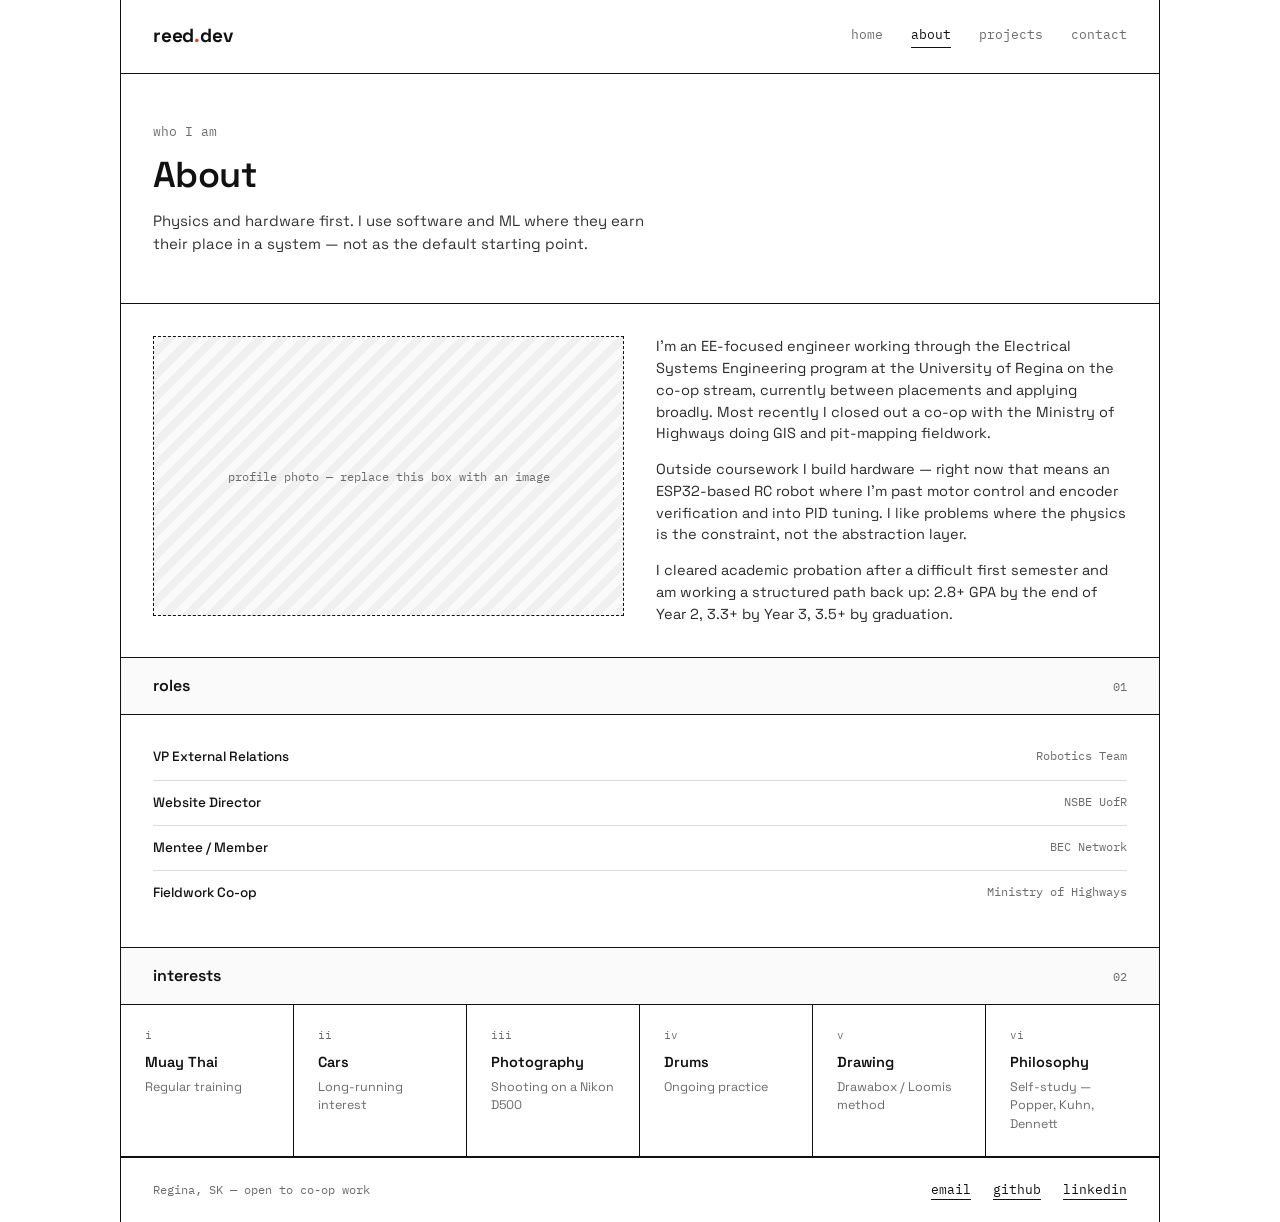
==== about.html @ 37ee03aa "Add files via upload" ====
<!DOCTYPE html>
<html lang="en">
<head>
<meta charset="UTF-8">
<meta name="viewport" content="width=device-width, initial-scale=1.0">
<title>About — Reed</title>
<link rel="stylesheet" href="styles.css">
</head>
<body>
<div class="wrap">

  <header>
    <div class="brand">reed<span>.</span>dev</div>
    <nav>
      <a href="index.html">home</a>
      <a href="about.html" class="active">about</a>
      <a href="projects.html">projects</a>
      <a href="index.html#contact">contact</a>
    </nav>
  </header>

  <div class="page-head">
    <div class="eyebrow mono">who I am</div>
    <h1>About</h1>
    <p>Physics and hardware first. I use software and ML where they earn their place in a system — not as the default starting point.</p>
  </div>

  <section>
    <div class="about-body">
      <div class="about-photo-col">
        <div class="img-placeholder tall"><span>profile photo — replace this box with an image</span></div>
      </div>
      <div>
        <p>I'm an EE-focused engineer working through the Electrical Systems Engineering program at the University of Regina on the co-op stream, currently between placements and applying broadly. Most recently I closed out a co-op with the Ministry of Highways doing GIS and pit-mapping fieldwork.</p>
        <p>Outside coursework I build hardware — right now that means an ESP32-based RC robot where I'm past motor control and encoder verification and into PID tuning. I like problems where the physics is the constraint, not the abstraction layer.</p>
        <p>I cleared academic probation after a difficult first semester and am working a structured path back up: 2.8+ GPA by the end of Year 2, 3.3+ by Year 3, 3.5+ by graduation.</p>
      </div>
    </div>
  </section>

  <section>
    <div class="section-head">
      <h2>roles</h2>
      <span class="count mono">01</span>
    </div>
    <div class="about-body" style="grid-template-columns:1fr;">
      <div class="roles">
        <div class="role"><span class="org">VP External Relations</span><span class="tag mono">Robotics Team</span></div>
        <div class="role"><span class="org">Website Director</span><span class="tag mono">NSBE UofR</span></div>
        <div class="role"><span class="org">Mentee / Member</span><span class="tag mono">BEC Network</span></div>
        <div class="role"><span class="org">Fieldwork Co-op</span><span class="tag mono">Ministry of Highways</span></div>
      </div>
    </div>
  </section>

  <section id="interests">
    <div class="section-head">
      <h2>interests</h2>
      <span class="count mono">02</span>
    </div>
    <div class="interests">
      <div class="interest"><div class="num mono">i</div><h4>Muay Thai</h4><p>Regular training</p></div>
      <div class="interest"><div class="num mono">ii</div><h4>Cars</h4><p>Long-running interest</p></div>
      <div class="interest"><div class="num mono">iii</div><h4>Photography</h4><p>Shooting on a Nikon D500</p></div>
      <div class="interest"><div class="num mono">iv</div><h4>Drums</h4><p>Ongoing practice</p></div>
      <div class="interest"><div class="num mono">v</div><h4>Drawing</h4><p>Drawabox / Loomis method</p></div>
      <div class="interest"><div class="num mono">vi</div><h4>Philosophy</h4><p>Self-study — Popper, Kuhn, Dennett</p></div>
    </div>
  </section>

  <footer id="contact">
    <span class="mono">Regina, SK — open to co-op work</span>
    <div class="foot-links">
      <a href="#">email</a>
      <a href="#">github</a>
      <a href="#">linkedin</a>
    </div>
  </footer>

</div>
</body>
</html>
---- styles.css ----
@import url('https://fonts.googleapis.com/css2?family=Space+Grotesk:wght@400;500;600;700&family=IBM+Plex+Mono:wght@400;500&display=swap');

:root{
  --bg:#ffffff;
  --ink:#111111;
  --line:#111111;
  --line-soft:#dcdcdc;
  --muted:#6b6b6b;
  --panel:#fafafa;
  --accent:#d64b1e;
}

*{box-sizing:border-box; margin:0; padding:0;}

body{
  background:var(--bg);
  color:var(--ink);
  font-family:'Space Grotesk', sans-serif;
  line-height:1.5;
  -webkit-font-smoothing:antialiased;
}

.mono{ font-family:'IBM Plex Mono', monospace; }
a{ color:inherit; text-decoration:none; }

.wrap{
  max-width:1040px;
  margin:0 auto;
  border-left:1px solid var(--line);
  border-right:1px solid var(--line);
  min-height:100vh;
}

/* ===== Header ===== */
header{
  display:flex;
  justify-content:space-between;
  align-items:center;
  padding:22px 32px;
  border-bottom:1px solid var(--line);
  flex-wrap:wrap;
  gap:12px;
}
.brand{ font-weight:700; font-size:19px; letter-spacing:-0.01em; }
.brand span{ color:var(--accent); }
nav{ display:flex; gap:28px; }
nav a{
  font-family:'IBM Plex Mono', monospace;
  font-size:13px;
  color:var(--muted);
  padding-bottom:2px;
  border-bottom:1px solid transparent;
  transition:color .15s ease, border-color .15s ease;
}
nav a:hover{ color:var(--ink); border-color:var(--ink); }
nav a.active{ color:var(--ink); border-color:var(--ink); }

/* ===== Hero ===== */
.hero{
  display:grid;
  grid-template-columns:1.4fr 1fr;
  border-bottom:1px solid var(--line);
}
.hero-main{ padding:56px 32px; border-right:1px solid var(--line); }
.eyebrow{ font-family:'IBM Plex Mono', monospace; font-size:13px; color:var(--muted); margin-bottom:18px; }
h1{ font-size:44px; font-weight:600; line-height:1.15; letter-spacing:-0.015em; max-width:11ch; }
.hero-sub{ margin-top:20px; max-width:46ch; color:#333; font-size:15.5px; }
.hero-status{ padding:56px 24px; display:flex; flex-direction:column; justify-content:space-between; }
.status-row{ display:flex; justify-content:space-between; padding:10px 0; border-bottom:1px solid var(--line-soft); font-size:13px; }
.status-row:last-child{ border-bottom:none; }
.status-row .k{ font-family:'IBM Plex Mono', monospace; color:var(--muted); }
.status-row .v{ font-weight:500; text-align:right; }

/* ===== Page header (non-home pages) ===== */
.page-head{ padding:48px 32px; border-bottom:1px solid var(--line); }
.page-head .eyebrow{ margin-bottom:14px; }
.page-head h1{ font-size:36px; max-width:none; }
.page-head p{ margin-top:14px; max-width:52ch; color:#333; font-size:15px; }

/* ===== Section shell ===== */
section{ border-bottom:1px solid var(--line); }
.section-head{
  display:flex; justify-content:space-between; align-items:baseline;
  padding:16px 32px; border-bottom:1px solid var(--line); background:var(--panel);
}
.section-head h2{ font-size:16px; font-weight:600; }
.section-head .count{ font-family:'IBM Plex Mono', monospace; font-size:12px; color:var(--muted); }

/* ===== Image placeholders ===== */
.img-placeholder{
  border:1px dashed var(--line);
  background:repeating-linear-gradient(135deg, var(--panel), var(--panel) 8px, #f0f0f0 8px, #f0f0f0 16px);
  display:flex;
  align-items:center;
  justify-content:center;
  color:var(--muted);
  font-family:'IBM Plex Mono', monospace;
  font-size:11.5px;
  text-align:center;
  width:100%;
}
.img-placeholder.tall{ aspect-ratio:3/4; }
.img-placeholder.wide{ aspect-ratio:16/9; }
.img-placeholder.square{ aspect-ratio:1/1; }
.img-placeholder span{ padding:0 12px; }

/* ===== About ===== */
.about-body{ padding:32px; display:grid; grid-template-columns:1fr 1fr; gap:32px; }
.about-body p{ font-size:14.5px; color:#2a2a2a; }
.about-body p + p{ margin-top:14px; }
.roles{ display:flex; flex-direction:column; }
.role{ display:flex; justify-content:space-between; padding:12px 0; border-bottom:1px solid var(--line-soft); font-size:13.5px; }
.role:first-child{ padding-top:0; }
.role:last-child{ border-bottom:none; }
.role .org{ font-weight:500; }
.role .tag{ font-family:'IBM Plex Mono', monospace; font-size:11.5px; color:var(--muted); }

.about-photo-col{ display:flex; flex-direction:column; gap:16px; }
.about-photo-col .img-placeholder{ height:280px; }

/* ===== Projects grid ===== */
.grid-2{ display:grid; grid-template-columns:1fr 1fr; }
.card{ border-right:1px solid var(--line); border-bottom:1px solid var(--line); }
.grid-2 .card:nth-child(2n){ border-right:none; }
.grid-2 .card:nth-last-child(-n+2){ border-bottom:none; }
.card .img-placeholder{ height:160px; border-left:none; border-right:none; border-top:none; }
.card-body{ padding:22px 24px; }
.card-top{ display:flex; justify-content:space-between; align-items:flex-start; margin-bottom:10px; }
.card h3{ font-size:16.5px; font-weight:600; letter-spacing:-0.01em; }
.pill{ font-family:'IBM Plex Mono', monospace; font-size:10.5px; padding:3px 8px; border:1px solid var(--line); white-space:nowrap; }
.pill.active{ background:var(--ink); color:var(--bg); border-color:var(--ink); }
.card p{ font-size:13.5px; color:#333; margin:10px 0 14px; }
.stack{ display:flex; flex-wrap:wrap; gap:6px; }
.chip{ font-family:'IBM Plex Mono', monospace; font-size:11px; color:var(--muted); border:1px solid var(--line-soft); padding:3px 7px; }

/* ===== WIP list ===== */
.wip-list{ padding:8px 32px 24px; }
.wip-row{ display:grid; grid-template-columns:22px 1fr auto; align-items:center; gap:16px; padding:14px 0; border-bottom:1px solid var(--line-soft); }
.wip-row:last-child{ border-bottom:none; }
.dot{ width:8px; height:8px; background:var(--accent); align-self:center; }
.wip-title{ font-size:14px; font-weight:500; }
.wip-note{ font-size:12.5px; color:var(--muted); margin-top:2px; }
.wip-meta{ font-family:'IBM Plex Mono', monospace; font-size:11.5px; color:var(--muted); text-align:right; white-space:nowrap; }

/* ===== Interests ===== */
.interests{ display:flex; flex-wrap:wrap; }
.interest{ flex:1 1 160px; padding:22px 24px; border-right:1px solid var(--line); border-bottom:1px solid var(--line); }
.interests .interest:last-child{ border-right:none; }
.interest .num{ font-family:'IBM Plex Mono', monospace; font-size:11px; color:var(--muted); margin-bottom:8px; }
.interest h4{ font-size:14.5px; font-weight:600; margin-bottom:4px; }
.interest p{ font-size:12.5px; color:var(--muted); }

/* ===== Footer ===== */
footer{ display:flex; justify-content:space-between; align-items:center; padding:22px 32px; flex-wrap:wrap; gap:12px; }
footer .mono{ font-size:12px; color:var(--muted); }
.foot-links{ display:flex; gap:22px; }
.foot-links a{ font-family:'IBM Plex Mono', monospace; font-size:12.5px; border-bottom:1px solid var(--line); }

.view-all{ padding:18px 32px; border-bottom:1px solid var(--line); }
.view-all a{ font-family:'IBM Plex Mono', monospace; font-size:13px; border-bottom:1px solid var(--line); }

/* ===== Clickable section headers / cards ===== */
.section-link{ display:block; }
.section-link .section-head{ transition:background .15s ease; cursor:pointer; }
.section-link:hover .section-head{ background:var(--ink); }
.section-link:hover .section-head h2,
.section-link:hover .section-head .count{ color:var(--bg); }

.card-link{ display:block; }
.card-link .card{ transition:box-shadow .15s ease; cursor:pointer; }
.card-link:hover .card{ box-shadow:inset 0 0 0 1px var(--ink); }

.inline-link{ display:inline-block; margin-top:16px; font-size:12.5px; border-bottom:1px solid var(--line); }
.inline-link:hover{ color:var(--accent); border-color:var(--accent); }

@media (max-width:760px){
  .hero{ grid-template-columns:1fr; }
  .hero-main{ border-right:none; border-bottom:1px solid var(--line); }
  .about-body{ grid-template-columns:1fr; }
  .grid-2{ grid-template-columns:1fr; }
  .grid-2 .card{ border-right:none !important; }
  h1{ font-size:34px; max-width:none; }
  nav{ gap:16px; }
}
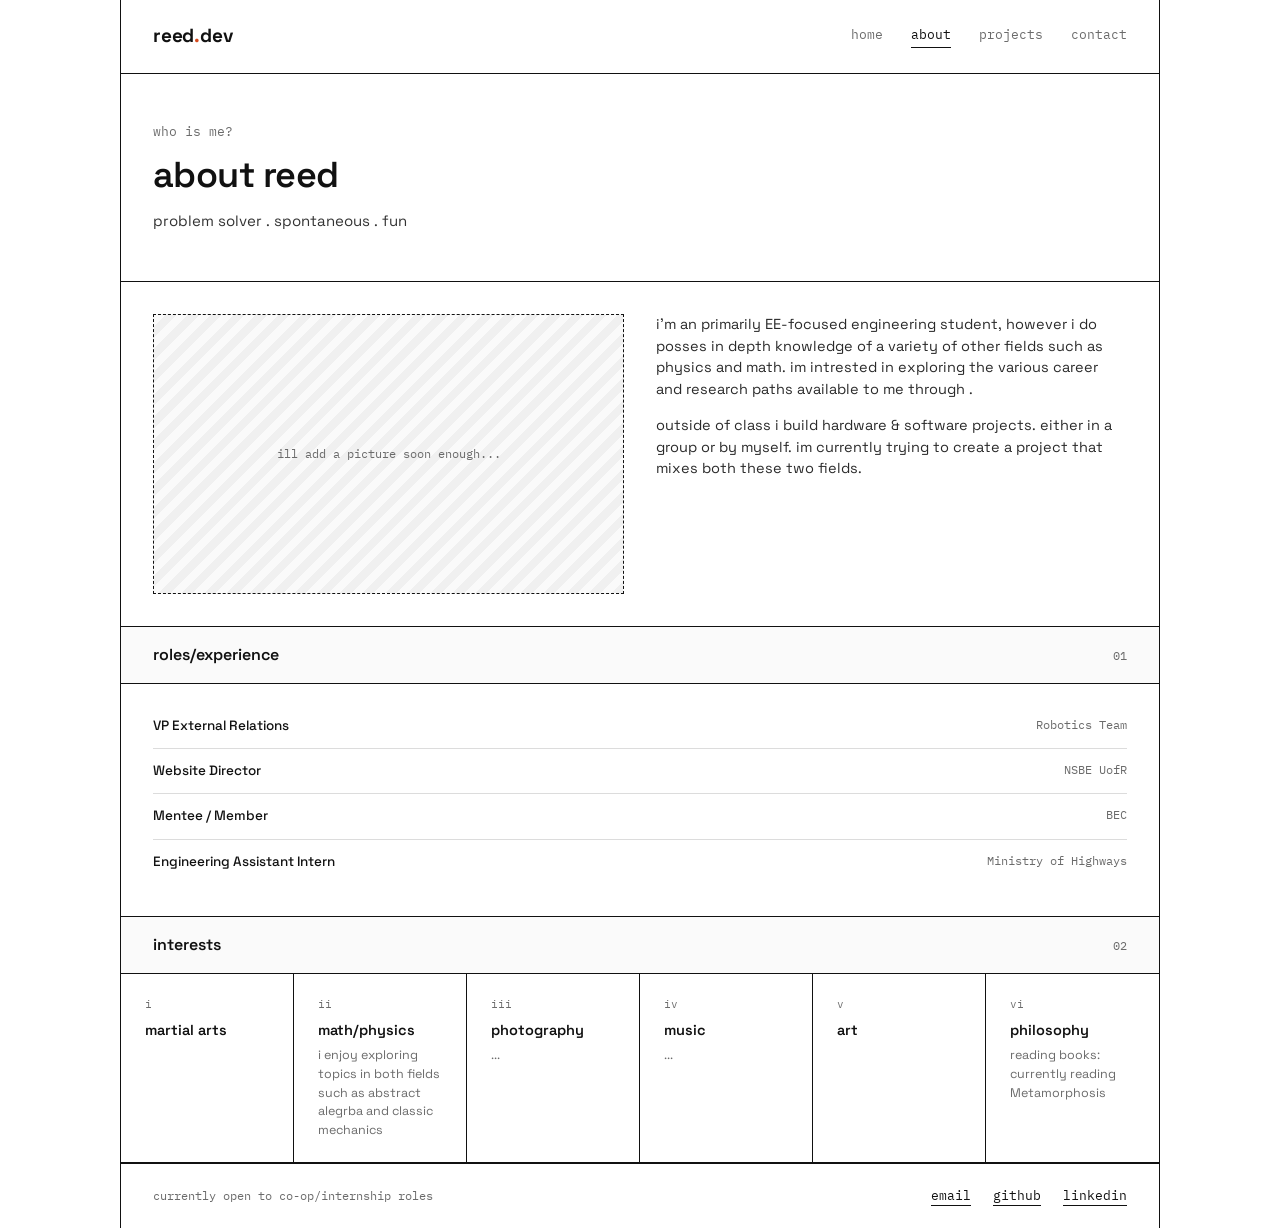
==== commit 96edea11: "initial commit for about section...." ====
--- a/about.html
+++ b/about.html
@@ -1,82 +1,115 @@
 <!DOCTYPE html>
 <html lang="en">
+
 <head>
-<meta charset="UTF-8">
-<meta name="viewport" content="width=device-width, initial-scale=1.0">
-<title>About — Reed</title>
-<link rel="stylesheet" href="styles.css">
+  <meta charset="UTF-8">
+  <meta name="viewport" content="width=device-width, initial-scale=1.0">
+  <title>bout me</title>
+  <link rel="stylesheet" href="styles.css">
 </head>
+
 <body>
-<div class="wrap">
+  <div class="wrap">
 
-  <header>
-    <div class="brand">reed<span>.</span>dev</div>
-    <nav>
-      <a href="index.html">home</a>
-      <a href="about.html" class="active">about</a>
-      <a href="projects.html">projects</a>
-      <a href="index.html#contact">contact</a>
-    </nav>
-  </header>
+    <header>
+      <div class="brand">reed<span>.</span>dev</div>
+      <nav>
+        <a href="index.html">home</a>
+        <a href="about.html" class="active">about</a>
+        <a href="projects.html">projects</a>
+        <a href="index.html#contact">contact</a>
+      </nav>
+    </header>
 
-  <div class="page-head">
-    <div class="eyebrow mono">who I am</div>
-    <h1>About</h1>
-    <p>Physics and hardware first. I use software and ML where they earn their place in a system — not as the default starting point.</p>
+    <div class="page-head">
+      <div class="eyebrow mono">who is me?</div>
+      <h1>about reed</h1>
+      <p>problem solver . spontaneous . fun</p>
+    </div>
+
+    <section>
+      <div class="about-body">
+        <div class="about-photo-col">
+          <div class="img-placeholder tall"><span>ill add a picture soon enough...</span></div>
+        </div>
+        <div>
+          <p>i'm an primarily EE-focused engineering student, however i do posses in depth knowledge of a variety of
+            other fields such as physics and math. im intrested in exploring the various career and research paths
+            available to me through .</p>
+          <p>outside of class i build hardware & software projects. either in a group or by myself. im currently trying
+            to create a project that mixes both these two fields.</p>
+          <p>
+          <p>
+        </div>
+    </section>
+
+    <section>
+      <div class="section-head">
+        <h2>roles/experience</h2>
+        <span class="count mono">01</span>
+      </div>
+      <div class="about-body" style="grid-template-columns:1fr;">
+        <div class="roles">
+          <div class="role"><span class="org">VP External Relations</span><span class="tag mono">Robotics Team</span>
+          </div>
+          <div class="role"><span class="org">Website Director</span><span class="tag mono">NSBE UofR</span></div>
+          <div class="role"><span class="org">Mentee / Member</span><span class="tag mono">BEC</span></div>
+          <div class="role"><span class="org">Engineering Assistant Intern</span><span class="tag mono">Ministry of
+              Highways</span>
+          </div>
+        </div>
+      </div>
+    </section>
+
+    <section id="interests">
+      <div class="section-head">
+        <h2>interests</h2>
+        <span class="count mono">02</span>
+      </div>
+      <div class="interests">
+        <div class="interest">
+          <div class="num mono">i</div>
+          <h4>martial arts</h4>
+          <p></p>
+        </div>
+        <div class="interest">
+          <div class="num mono">ii</div>
+          <h4>math/physics</h4>
+          <p>i enjoy exploring topics in both fields such as abstract alegrba and classic mechanics</p>
+        </div>
+        <div class="interest">
+          <div class="num mono">iii</div>
+          <h4>photography</h4>
+          <p>...</p>
+        </div>
+        <div class="interest">
+          <div class="num mono">iv</div>
+          <h4>music</h4>
+          <p>...</p>
+        </div>
+        <div class="interest">
+          <div class="num mono">v</div>
+          <h4>art</h4>
+          <p></p>
+        </div>
+        <div class="interest">
+          <div class="num mono">vi</div>
+          <h4>philosophy</h4>
+          <p>reading books: currently reading Metamorphosis </p>
+        </div>
+      </div>
+    </section>
+
+    <footer id="contact">
+      <span class="mono">currently open to co-op/internship roles</span>
+      <div class="foot-links">
+        <a href="#">email</a>
+        <a href="#">github</a>
+        <a href="#">linkedin</a>
+      </div>
+    </footer>
+
   </div>
+</body>
 
-  <section>
-    <div class="about-body">
-      <div class="about-photo-col">
-        <div class="img-placeholder tall"><span>profile photo — replace this box with an image</span></div>
-      </div>
-      <div>
-        <p>I'm an EE-focused engineer working through the Electrical Systems Engineering program at the University of Regina on the co-op stream, currently between placements and applying broadly. Most recently I closed out a co-op with the Ministry of Highways doing GIS and pit-mapping fieldwork.</p>
-        <p>Outside coursework I build hardware — right now that means an ESP32-based RC robot where I'm past motor control and encoder verification and into PID tuning. I like problems where the physics is the constraint, not the abstraction layer.</p>
-        <p>I cleared academic probation after a difficult first semester and am working a structured path back up: 2.8+ GPA by the end of Year 2, 3.3+ by Year 3, 3.5+ by graduation.</p>
-      </div>
-    </div>
-  </section>
-
-  <section>
-    <div class="section-head">
-      <h2>roles</h2>
-      <span class="count mono">01</span>
-    </div>
-    <div class="about-body" style="grid-template-columns:1fr;">
-      <div class="roles">
-        <div class="role"><span class="org">VP External Relations</span><span class="tag mono">Robotics Team</span></div>
-        <div class="role"><span class="org">Website Director</span><span class="tag mono">NSBE UofR</span></div>
-        <div class="role"><span class="org">Mentee / Member</span><span class="tag mono">BEC Network</span></div>
-        <div class="role"><span class="org">Fieldwork Co-op</span><span class="tag mono">Ministry of Highways</span></div>
-      </div>
-    </div>
-  </section>
-
-  <section id="interests">
-    <div class="section-head">
-      <h2>interests</h2>
-      <span class="count mono">02</span>
-    </div>
-    <div class="interests">
-      <div class="interest"><div class="num mono">i</div><h4>Muay Thai</h4><p>Regular training</p></div>
-      <div class="interest"><div class="num mono">ii</div><h4>Cars</h4><p>Long-running interest</p></div>
-      <div class="interest"><div class="num mono">iii</div><h4>Photography</h4><p>Shooting on a Nikon D500</p></div>
-      <div class="interest"><div class="num mono">iv</div><h4>Drums</h4><p>Ongoing practice</p></div>
-      <div class="interest"><div class="num mono">v</div><h4>Drawing</h4><p>Drawabox / Loomis method</p></div>
-      <div class="interest"><div class="num mono">vi</div><h4>Philosophy</h4><p>Self-study — Popper, Kuhn, Dennett</p></div>
-    </div>
-  </section>
-
-  <footer id="contact">
-    <span class="mono">Regina, SK — open to co-op work</span>
-    <div class="foot-links">
-      <a href="#">email</a>
-      <a href="#">github</a>
-      <a href="#">linkedin</a>
-    </div>
-  </footer>
-
-</div>
-</body>
-</html>
+</html>
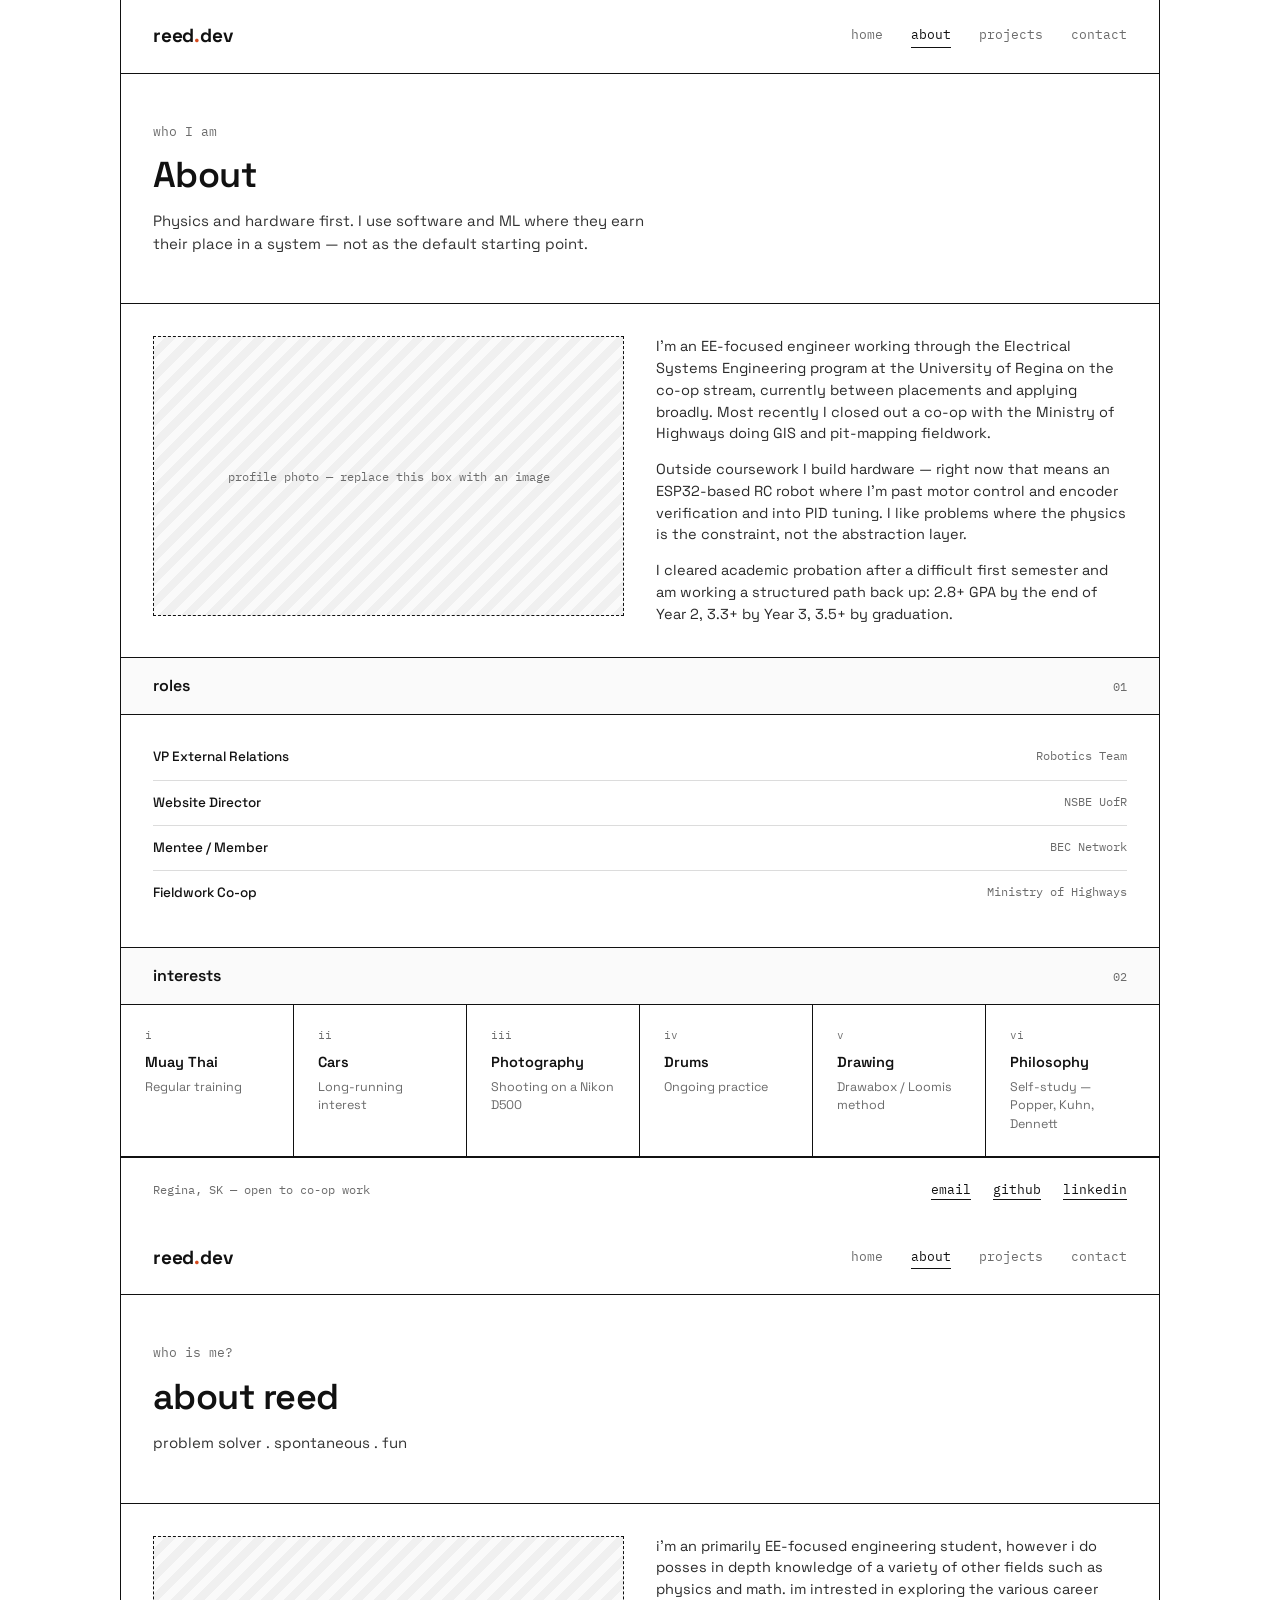
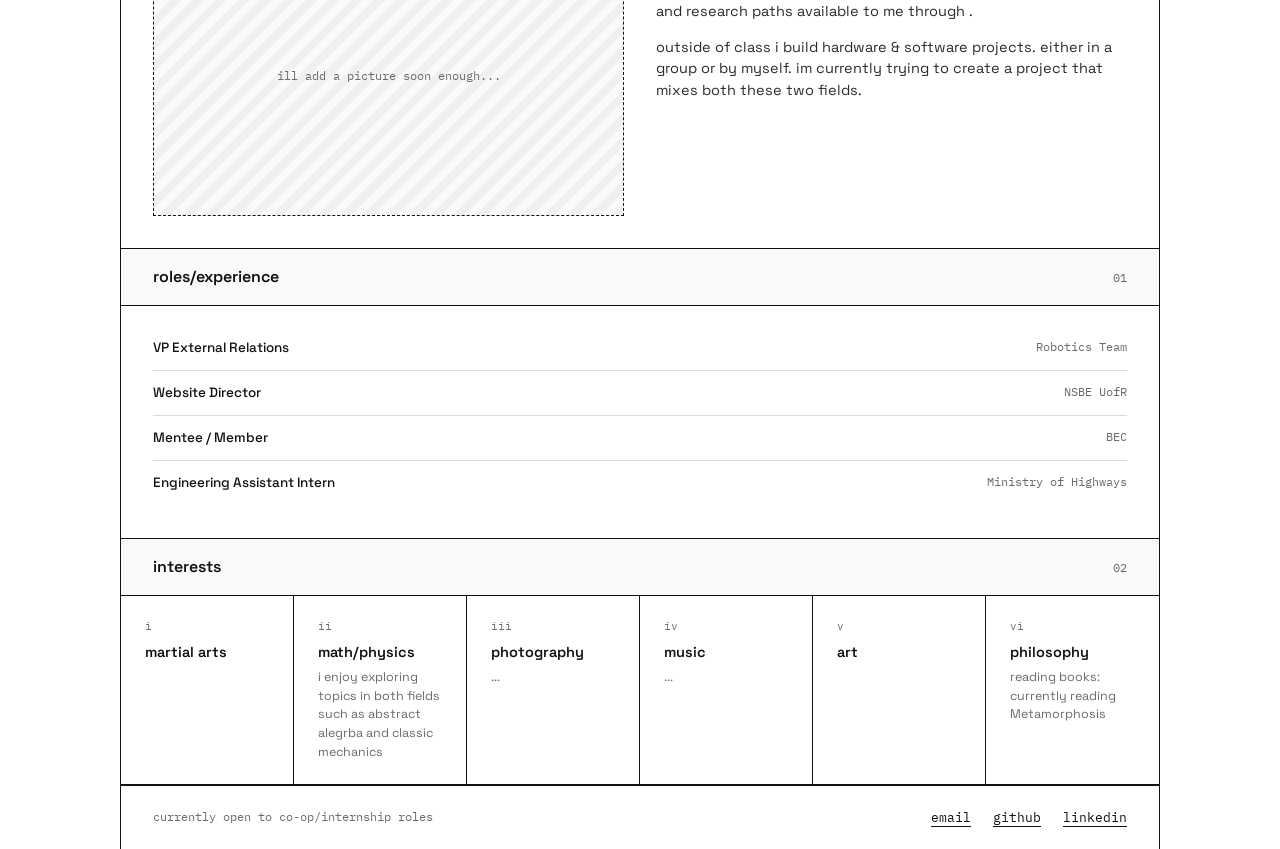
==== commit 05fa6b6b: "Merge branch 'main' of https://github.com/Fareed011/Fareed011.github.io" ====
--- a/about.html
+++ b/about.html
@@ -4,7 +4,7 @@
 <head>
   <meta charset="UTF-8">
   <meta name="viewport" content="width=device-width, initial-scale=1.0">
-  <title>bout me</title>
+  <title>About — Reed</title>
   <link rel="stylesheet" href="styles.css">
 </head>
 
@@ -22,6 +22,124 @@
     </header>
 
     <div class="page-head">
+      <div class="eyebrow mono">who I am</div>
+      <h1>About</h1>
+      <p>Physics and hardware first. I use software and ML where they earn their place in a system — not as the default
+        starting point.</p>
+    </div>
+
+    <section>
+      <div class="about-body">
+        <div class="about-photo-col">
+          <div class="img-placeholder tall"><span>profile photo — replace this box with an image</span></div>
+        </div>
+        <div>
+          <p>I'm an EE-focused engineer working through the Electrical Systems Engineering program at the University of
+            Regina on the co-op stream, currently between placements and applying broadly. Most recently I closed out a
+            co-op with the Ministry of Highways doing GIS and pit-mapping fieldwork.</p>
+          <p>Outside coursework I build hardware — right now that means an ESP32-based RC robot where I'm past motor
+            control and encoder verification and into PID tuning. I like problems where the physics is the constraint,
+            not the abstraction layer.</p>
+          <p>I cleared academic probation after a difficult first semester and am working a structured path back up:
+            2.8+ GPA by the end of Year 2, 3.3+ by Year 3, 3.5+ by graduation.</p>
+        </div>
+      </div>
+    </section>
+
+    <section>
+      <div class="section-head">
+        <h2>roles</h2>
+        <span class="count mono">01</span>
+      </div>
+      <div class="about-body" style="grid-template-columns:1fr;">
+        <div class="roles">
+          <div class="role"><span class="org">VP External Relations</span><span class="tag mono">Robotics Team</span>
+          </div>
+          <div class="role"><span class="org">Website Director</span><span class="tag mono">NSBE UofR</span></div>
+          <div class="role"><span class="org">Mentee / Member</span><span class="tag mono">BEC Network</span></div>
+          <div class="role"><span class="org">Fieldwork Co-op</span><span class="tag mono">Ministry of Highways</span>
+          </div>
+        </div>
+      </div>
+    </section>
+
+    <section id="interests">
+      <div class="section-head">
+        <h2>interests</h2>
+        <span class="count mono">02</span>
+      </div>
+      <div class="interests">
+        <div class="interest">
+          <div class="num mono">i</div>
+          <h4>Muay Thai</h4>
+          <p>Regular training</p>
+        </div>
+        <div class="interest">
+          <div class="num mono">ii</div>
+          <h4>Cars</h4>
+          <p>Long-running interest</p>
+        </div>
+        <div class="interest">
+          <div class="num mono">iii</div>
+          <h4>Photography</h4>
+          <p>Shooting on a Nikon D500</p>
+        </div>
+        <div class="interest">
+          <div class="num mono">iv</div>
+          <h4>Drums</h4>
+          <p>Ongoing practice</p>
+        </div>
+        <div class="interest">
+          <div class="num mono">v</div>
+          <h4>Drawing</h4>
+          <p>Drawabox / Loomis method</p>
+        </div>
+        <div class="interest">
+          <div class="num mono">vi</div>
+          <h4>Philosophy</h4>
+          <p>Self-study — Popper, Kuhn, Dennett</p>
+        </div>
+      </div>
+    </section>
+
+    <footer id="contact">
+      <span class="mono">Regina, SK — open to co-op work</span>
+      <div class="foot-links">
+        <a href="#">email</a>
+        <a href="#">github</a>
+        <a href="#">linkedin</a>
+      </div>
+    </footer>
+
+  </div>
+</body>
+
+</html>
+
+<!DOCTYPE html>
+<html lang="en">
+
+<head>
+  <meta charset="UTF-8">
+  <meta name="viewport" content="width=device-width, initial-scale=1.0">
+  <title>bout me</title>
+  <link rel="stylesheet" href="styles.css">
+</head>
+
+<body>
+  <div class="wrap">
+
+    <header>
+      <div class="brand">reed<span>.</span>dev</div>
+      <nav>
+        <a href="index.html">home</a>
+        <a href="about.html" class="active">about</a>
+        <a href="projects.html">projects</a>
+        <a href="index.html#contact">contact</a>
+      </nav>
+    </header>
+
+    <div class="page-head">
       <div class="eyebrow mono">who is me?</div>
       <h1>about reed</h1>
       <p>problem solver . spontaneous . fun</p>
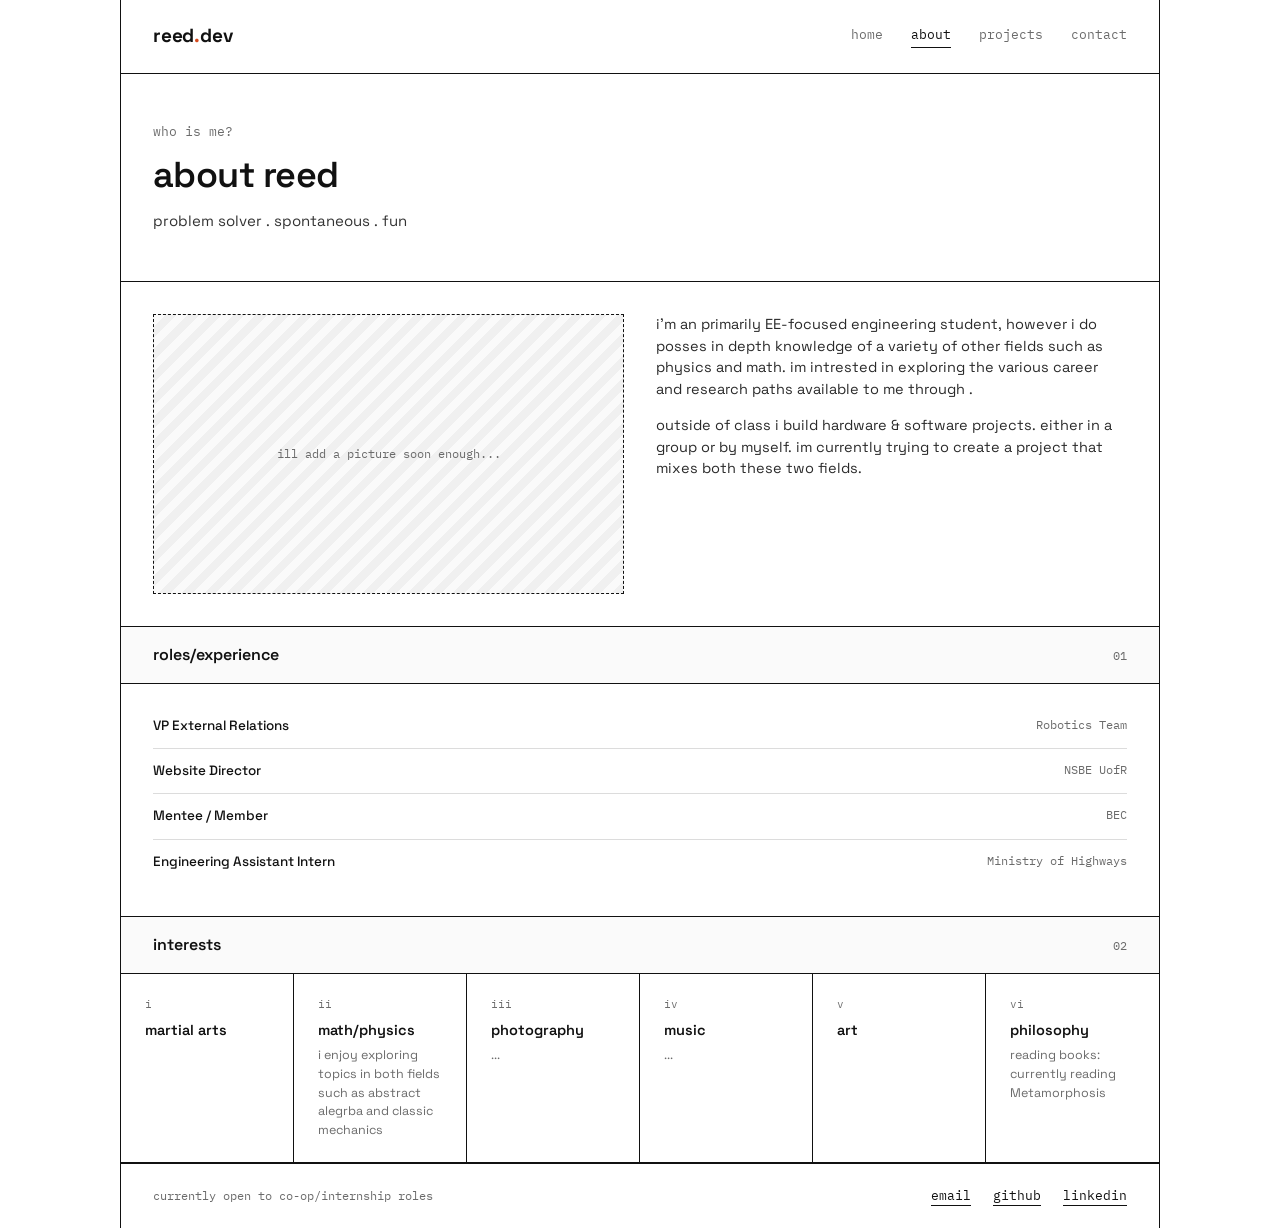
==== commit 2f152705: "Refactor About page structure and content Removed old content and replaced with new structure for th" ====
--- a/about.html
+++ b/about.html
@@ -1,121 +1,3 @@
-<!DOCTYPE html>
-<html lang="en">
-
-<head>
-  <meta charset="UTF-8">
-  <meta name="viewport" content="width=device-width, initial-scale=1.0">
-  <title>About — Reed</title>
-  <link rel="stylesheet" href="styles.css">
-</head>
-
-<body>
-  <div class="wrap">
-
-    <header>
-      <div class="brand">reed<span>.</span>dev</div>
-      <nav>
-        <a href="index.html">home</a>
-        <a href="about.html" class="active">about</a>
-        <a href="projects.html">projects</a>
-        <a href="index.html#contact">contact</a>
-      </nav>
-    </header>
-
-    <div class="page-head">
-      <div class="eyebrow mono">who I am</div>
-      <h1>About</h1>
-      <p>Physics and hardware first. I use software and ML where they earn their place in a system — not as the default
-        starting point.</p>
-    </div>
-
-    <section>
-      <div class="about-body">
-        <div class="about-photo-col">
-          <div class="img-placeholder tall"><span>profile photo — replace this box with an image</span></div>
-        </div>
-        <div>
-          <p>I'm an EE-focused engineer working through the Electrical Systems Engineering program at the University of
-            Regina on the co-op stream, currently between placements and applying broadly. Most recently I closed out a
-            co-op with the Ministry of Highways doing GIS and pit-mapping fieldwork.</p>
-          <p>Outside coursework I build hardware — right now that means an ESP32-based RC robot where I'm past motor
-            control and encoder verification and into PID tuning. I like problems where the physics is the constraint,
-            not the abstraction layer.</p>
-          <p>I cleared academic probation after a difficult first semester and am working a structured path back up:
-            2.8+ GPA by the end of Year 2, 3.3+ by Year 3, 3.5+ by graduation.</p>
-        </div>
-      </div>
-    </section>
-
-    <section>
-      <div class="section-head">
-        <h2>roles</h2>
-        <span class="count mono">01</span>
-      </div>
-      <div class="about-body" style="grid-template-columns:1fr;">
-        <div class="roles">
-          <div class="role"><span class="org">VP External Relations</span><span class="tag mono">Robotics Team</span>
-          </div>
-          <div class="role"><span class="org">Website Director</span><span class="tag mono">NSBE UofR</span></div>
-          <div class="role"><span class="org">Mentee / Member</span><span class="tag mono">BEC Network</span></div>
-          <div class="role"><span class="org">Fieldwork Co-op</span><span class="tag mono">Ministry of Highways</span>
-          </div>
-        </div>
-      </div>
-    </section>
-
-    <section id="interests">
-      <div class="section-head">
-        <h2>interests</h2>
-        <span class="count mono">02</span>
-      </div>
-      <div class="interests">
-        <div class="interest">
-          <div class="num mono">i</div>
-          <h4>Muay Thai</h4>
-          <p>Regular training</p>
-        </div>
-        <div class="interest">
-          <div class="num mono">ii</div>
-          <h4>Cars</h4>
-          <p>Long-running interest</p>
-        </div>
-        <div class="interest">
-          <div class="num mono">iii</div>
-          <h4>Photography</h4>
-          <p>Shooting on a Nikon D500</p>
-        </div>
-        <div class="interest">
-          <div class="num mono">iv</div>
-          <h4>Drums</h4>
-          <p>Ongoing practice</p>
-        </div>
-        <div class="interest">
-          <div class="num mono">v</div>
-          <h4>Drawing</h4>
-          <p>Drawabox / Loomis method</p>
-        </div>
-        <div class="interest">
-          <div class="num mono">vi</div>
-          <h4>Philosophy</h4>
-          <p>Self-study — Popper, Kuhn, Dennett</p>
-        </div>
-      </div>
-    </section>
-
-    <footer id="contact">
-      <span class="mono">Regina, SK — open to co-op work</span>
-      <div class="foot-links">
-        <a href="#">email</a>
-        <a href="#">github</a>
-        <a href="#">linkedin</a>
-      </div>
-    </footer>
-
-  </div>
-</body>
-
-</html>
-
 <!DOCTYPE html>
 <html lang="en">
 
@@ -230,4 +112,4 @@
   </div>
 </body>
 
-</html>+</html>
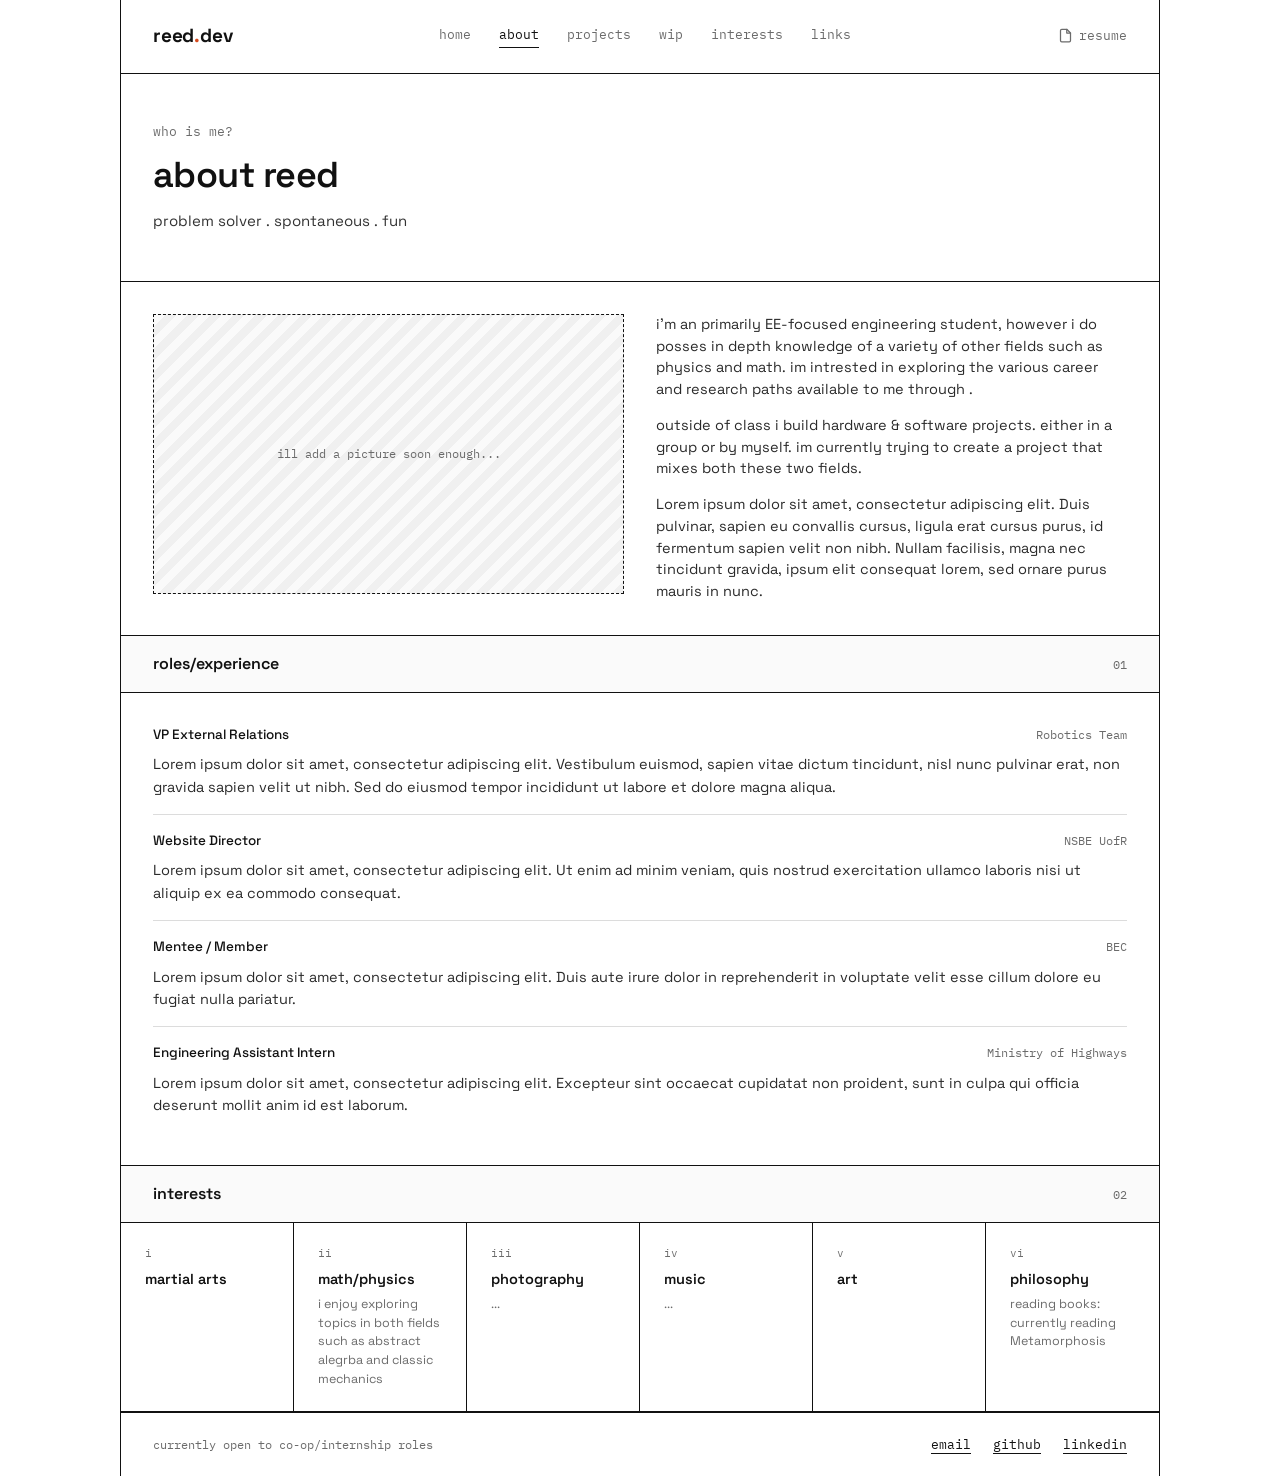
==== commit 360f04a2: "Restructure nav to dedicated pages, fix duplicate, add resume/links" ====
--- a/about.html
+++ b/about.html
@@ -17,8 +17,18 @@
         <a href="index.html">home</a>
         <a href="about.html" class="active">about</a>
         <a href="projects.html">projects</a>
-        <a href="index.html#contact">contact</a>
+        <a href="wip.html">wip</a>
+        <a href="interests.html">interests</a>
+        <a href="links.html">links</a>
       </nav>
+      <a class="resume-link mono" href="resume.pdf" target="_blank" rel="noopener" aria-label="resume">
+        <svg viewBox="0 0 24 24" fill="none" stroke="currentColor" stroke-width="2" stroke-linecap="round"
+          stroke-linejoin="round" aria-hidden="true">
+          <path d="M14 2H6a2 2 0 0 0-2 2v16a2 2 0 0 0 2 2h12a2 2 0 0 0 2-2V8z"></path>
+          <polyline points="14 2 14 8 20 8"></polyline>
+        </svg>
+        resume
+      </a>
     </header>
 
     <div class="page-head">
@@ -38,9 +48,11 @@
             available to me through .</p>
           <p>outside of class i build hardware & software projects. either in a group or by myself. im currently trying
             to create a project that mixes both these two fields.</p>
-          <p>
-          <p>
+          <p>Lorem ipsum dolor sit amet, consectetur adipiscing elit. Duis pulvinar, sapien eu convallis cursus, ligula
+            erat cursus purus, id fermentum sapien velit non nibh. Nullam facilisis, magna nec tincidunt gravida, ipsum
+            elit consequat lorem, sed ornare purus mauris in nunc.</p>
         </div>
+      </div>
     </section>
 
     <section>
@@ -50,12 +62,29 @@
       </div>
       <div class="about-body" style="grid-template-columns:1fr;">
         <div class="roles">
-          <div class="role"><span class="org">VP External Relations</span><span class="tag mono">Robotics Team</span>
+          <div class="role">
+            <div class="role-top"><span class="org">VP External Relations</span><span class="tag mono">Robotics
+                Team</span></div>
+            <p class="role-desc">Lorem ipsum dolor sit amet, consectetur adipiscing elit. Vestibulum euismod, sapien
+              vitae dictum tincidunt, nisl nunc pulvinar erat, non gravida sapien velit ut nibh. Sed do eiusmod tempor
+              incididunt ut labore et dolore magna aliqua.</p>
           </div>
-          <div class="role"><span class="org">Website Director</span><span class="tag mono">NSBE UofR</span></div>
-          <div class="role"><span class="org">Mentee / Member</span><span class="tag mono">BEC</span></div>
-          <div class="role"><span class="org">Engineering Assistant Intern</span><span class="tag mono">Ministry of
-              Highways</span>
+          <div class="role">
+            <div class="role-top"><span class="org">Website Director</span><span class="tag mono">NSBE UofR</span></div>
+            <p class="role-desc">Lorem ipsum dolor sit amet, consectetur adipiscing elit. Ut enim ad minim veniam, quis
+              nostrud exercitation ullamco laboris nisi ut aliquip ex ea commodo consequat.</p>
+          </div>
+          <div class="role">
+            <div class="role-top"><span class="org">Mentee / Member</span><span class="tag mono">BEC</span></div>
+            <p class="role-desc">Lorem ipsum dolor sit amet, consectetur adipiscing elit. Duis aute irure dolor in
+              reprehenderit in voluptate velit esse cillum dolore eu fugiat nulla pariatur.</p>
+          </div>
+          <div class="role">
+            <div class="role-top"><span class="org">Engineering Assistant Intern</span><span class="tag mono">Ministry
+                of
+                Highways</span></div>
+            <p class="role-desc">Lorem ipsum dolor sit amet, consectetur adipiscing elit. Excepteur sint occaecat
+              cupidatat non proident, sunt in culpa qui officia deserunt mollit anim id est laborum.</p>
           </div>
         </div>
       </div>
@@ -112,4 +141,4 @@
   </div>
 </body>
 
-</html>
+</html>
--- a/styles.css
+++ b/styles.css
@@ -173,6 +173,40 @@
 .inline-link{ display:inline-block; margin-top:16px; font-size:12.5px; border-bottom:1px solid var(--line); }
 .inline-link:hover{ color:var(--accent); border-color:var(--accent); }
 
+/* ===== Resume icon link ===== */
+.resume-link{
+  display:flex; align-items:center; gap:6px;
+  font-family:'IBM Plex Mono', monospace;
+  font-size:13px; color:var(--muted);
+  border-bottom:1px solid transparent;
+  transition:color .15s ease, border-color .15s ease;
+}
+.resume-link:hover{ color:var(--ink); border-color:var(--ink); }
+.resume-link svg{ width:15px; height:15px; flex-shrink:0; }
+
+/* ===== Roles (in-depth) ===== */
+.role{ display:flex; flex-direction:column; gap:8px; padding:16px 0; border-bottom:1px solid var(--line-soft); font-size:13.5px; }
+.role:first-child{ padding-top:0; }
+.role:last-child{ border-bottom:none; }
+.role-top{ display:flex; justify-content:space-between; align-items:baseline; gap:12px; flex-wrap:wrap; }
+.role-desc{ font-size:13px; color:#333; line-height:1.55; }
+
+/* ===== Homepage teaser text (wip / interests summaries) ===== */
+.teaser-text{ padding:0 32px 22px; font-size:14px; color:#333; max-width:60ch; }
+
+/* ===== Links page ===== */
+.links-grid{ display:flex; flex-wrap:wrap; }
+.link-card{
+  flex:1 1 220px; padding:28px 24px;
+  border-right:1px solid var(--line); border-bottom:1px solid var(--line);
+  display:flex; flex-direction:column; gap:8px;
+  transition:background .15s ease;
+}
+.links-grid .link-card:last-child{ border-right:none; }
+.link-card:hover{ background:var(--panel); }
+.link-label{ font-size:12px; color:var(--muted); }
+.link-value{ font-size:15px; font-weight:500; }
+
 @media (max-width:760px){
   .hero{ grid-template-columns:1fr; }
   .hero-main{ border-right:none; border-bottom:1px solid var(--line); }
